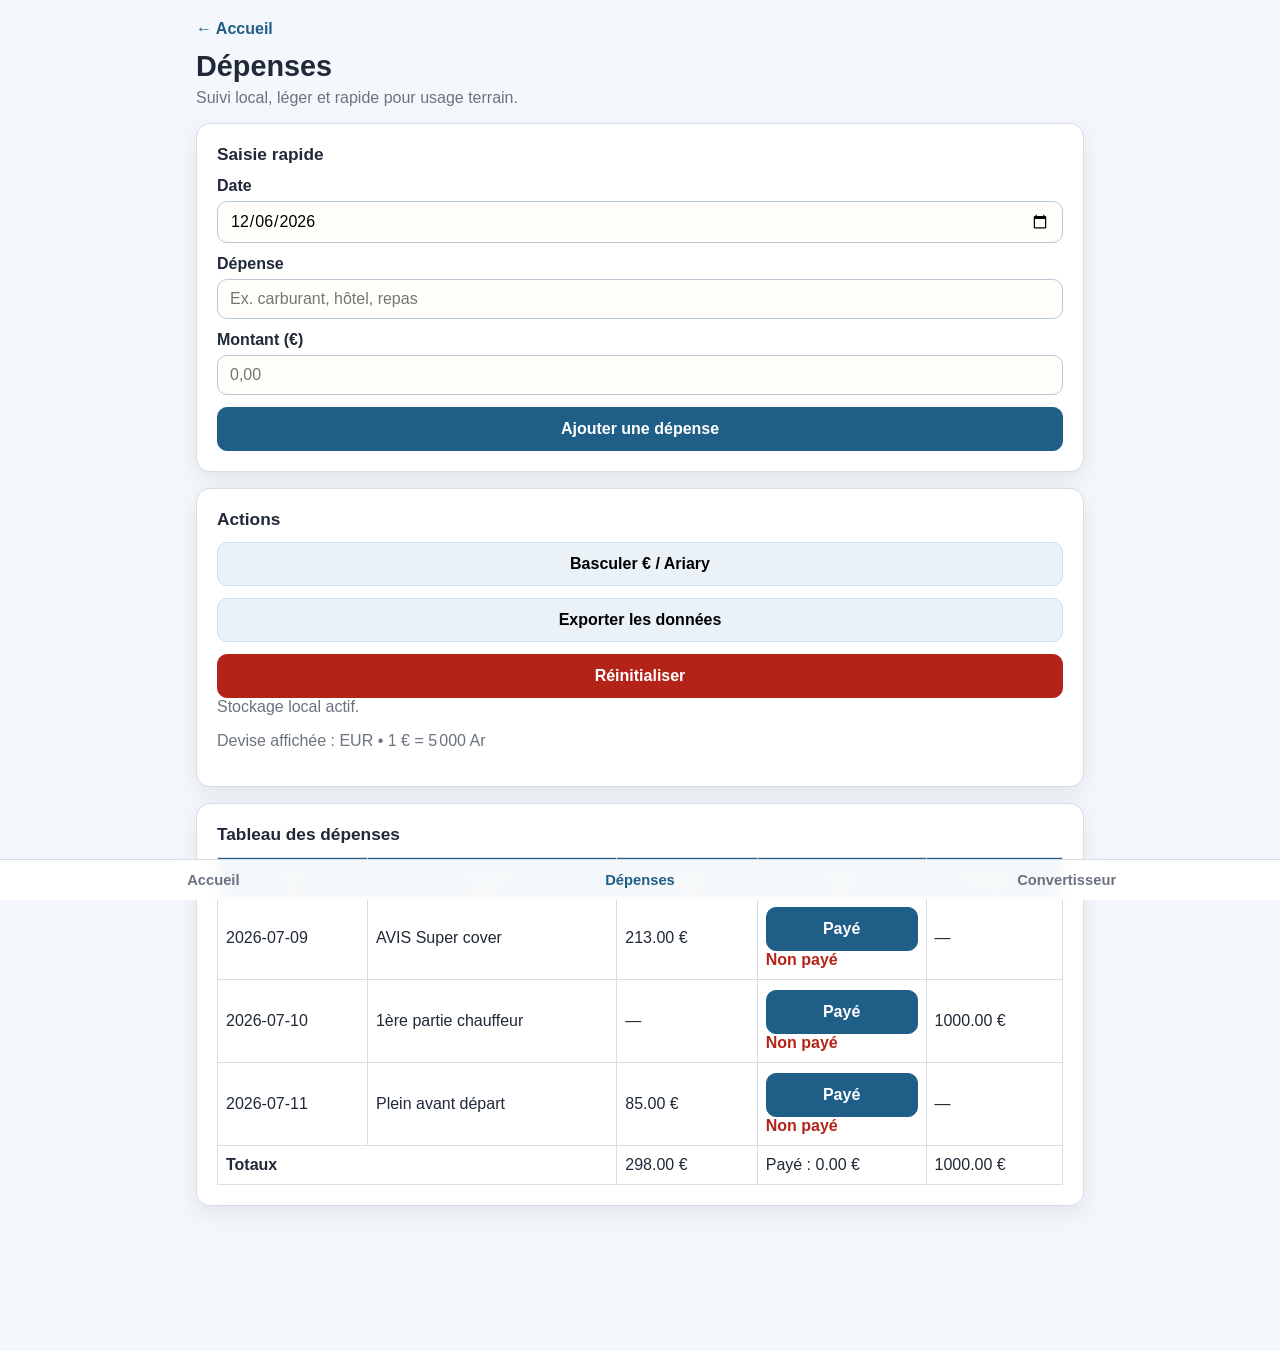
==== pages/depenses.html @ 56a3d269 "Add files via upload" ====
<!DOCTYPE html>
<html lang="fr">
<head>
  <meta charset="UTF-8" />
  <meta name="viewport" content="width=device-width, initial-scale=1.0" />
  <meta name="theme-color" content="#1f5e87" />
  <title>Dépenses • Suivi Voyage Madagascar</title>
  <link rel="stylesheet" href="../assets/css/style.css" />
</head>
<body data-page="depenses">
  <header class="topbar compact-topbar">
    <a class="back-link" href="../index.html">← Accueil</a>
    <h1>Dépenses</h1>
    <p class="muted">Suivi local, léger et rapide pour usage terrain.</p>
  </header>

  <main class="page">
    <section class="card">
      <h2>Saisie rapide</h2>
      <div class="stack">
        <div>
          <label class="field-label" for="quickDate">Date</label>
          <input id="quickDate" class="input" type="date" />
        </div>
        <div>
          <label class="field-label" for="quickLabel">Dépense</label>
          <input id="quickLabel" class="input" type="text" placeholder="Ex. carburant, hôtel, repas" />
        </div>
        <div>
          <label class="field-label" for="quickAmount">Montant (€)</label>
          <input id="quickAmount" class="input" type="number" step="0.01" min="0" placeholder="0,00" />
        </div>
        <button id="addExpenseButton" class="button primary" type="button">Ajouter une dépense</button>
      </div>
    </section>

    <section class="card">
      <h2>Actions</h2>
      <div class="quick-actions">
        <button id="toggleCurrencyButton" class="button" type="button">Basculer € / Ariary</button>
        <button id="exportButton" class="button" type="button">Exporter les données</button>
        <button id="resetButton" class="button danger" type="button">Réinitialiser</button>
      </div>
      <p id="saveStatus" class="muted">Stockage local actif.</p>
      <p id="rateInfo" class="muted">Devise affichée : EUR</p>
    </section>

    <section class="card">
      <h2>Tableau des dépenses</h2>
      <div class="table-wrap">
        <table>
          <thead>
            <tr>
              <th>Date</th>
              <th>Dépense</th>
              <th id="amountHeader">Montant €</th>
              <th>Statut</th>
              <th id="withdrawalHeader">Retraits €</th>
            </tr>
          </thead>
          <tbody id="tableBody"></tbody>
          <tfoot>
            <tr>
              <td colspan="2"><strong>Totaux</strong></td>
              <td id="totalAmount">0,00 €</td>
              <td id="totalPaid">Payé : 0,00 €</td>
              <td id="totalWithdrawal">0,00 €</td>
            </tr>
          </tfoot>
        </table>
      </div>
    </section>
  </main>

  <nav class="bottom-nav" aria-label="Navigation secondaire">
    <a href="../index.html">Accueil</a>
    <a class="is-active" href="depenses.html">Dépenses</a>
    <a href="convertisseur.html">Convertisseur</a>
  </nav>

  <script src="../assets/js/storage.js"></script>
  <script src="../assets/js/depenses.js"></script>
</body>
</html>
---- assets/css/style.css ----
:root {
  --bg: #f4f7fb;
  --surface: #ffffff;
  --text: #1f2937;
  --muted: #6b7280;
  --primary: #1f5e87;
  --primary-dark: #174766;
  --danger: #b42318;
  --success: #0f7b36;
  --border: #d6dde6;
  --shadow: 0 8px 24px rgba(0, 0, 0, 0.08);
  --radius: 14px;
  --space-1: 8px;
  --space-2: 12px;
  --space-3: 16px;
  --space-4: 20px;
  --space-5: 24px;
  --max-width: 920px;
}

* {
  box-sizing: border-box;
}

html {
  font-size: 16px;
}

body {
  margin: 0;
  font-family: Arial, sans-serif;
  color: var(--text);
  background: var(--bg);
}

a {
  color: inherit;
  text-decoration: none;
}

button,
input,
select,
textarea {
  font: inherit;
}

.topbar,
.page,
.footer {
  width: min(100%, var(--max-width));
  margin: 0 auto;
  padding-left: var(--space-3);
  padding-right: var(--space-3);
}

.topbar {
  padding-top: var(--space-4);
  padding-bottom: var(--space-2);
}

.compact-topbar {
  padding-bottom: 0;
}

.page {
  padding-bottom: 88px;
}

.footer {
  padding-top: var(--space-3);
  padding-bottom: var(--space-5);
  color: var(--muted);
  font-size: 0.92rem;
}

h1,
h2,
h3,
p {
  margin-top: 0;
}

h1 {
  font-size: 1.8rem;
  margin-bottom: 6px;
}

h2 {
  font-size: 1.08rem;
  margin-bottom: 12px;
}

.eyebrow {
  margin-bottom: 6px;
  color: var(--primary);
  font-weight: 700;
  font-size: 0.9rem;
  text-transform: uppercase;
  letter-spacing: 0.04em;
}

.muted {
  color: var(--muted);
}

.card {
  background: var(--surface);
  border: 1px solid var(--border);
  border-radius: var(--radius);
  box-shadow: var(--shadow);
  padding: var(--space-4);
  margin-bottom: var(--space-3);
}

.two-col-grid {
  display: grid;
  grid-template-columns: 1fr 1fr;
  gap: var(--space-3);
}

.grid-nav {
  display: grid;
  grid-template-columns: 1fr 1fr;
  gap: var(--space-2);
}

.nav-tile {
  display: block;
  padding: 16px;
  border-radius: 12px;
  background: #eef5fb;
  border: 1px solid #d7e5f2;
  font-weight: 700;
  text-align: center;
}

.quick-actions,
.stack,
.list {
  display: grid;
  gap: 12px;
}

.button {
  display: inline-block;
  width: 100%;
  padding: 12px 16px;
  border-radius: 10px;
  background: #eaf2f8;
  border: 1px solid #cfe0ec;
  font-weight: 700;
  text-align: center;
  cursor: pointer;
}

.button.primary {
  background: var(--primary);
  color: #fff;
  border-color: var(--primary);
}

.button.danger {
  background: var(--danger);
  color: #fff;
  border-color: var(--danger);
}

.back-link {
  display: inline-block;
  margin-bottom: 12px;
  color: var(--primary);
  font-weight: 700;
}

.field-label {
  display: block;
  margin-bottom: 6px;
  font-weight: 700;
}

.input,
.textarea,
.select {
  width: 100%;
  padding: 10px 12px;
  border: 1px solid #bcc8d6;
  border-radius: 10px;
  background: #fffef8;
}

.result-box {
  margin: 0;
  padding: 12px;
  border-radius: 10px;
  background: #eef5fb;
  border: 1px solid #d7e5f2;
  font-weight: 700;
}

.table-wrap {
  overflow-x: auto;
}

table {
  width: 100%;
  border-collapse: collapse;
  min-width: 620px;
}

th,
td {
  border: 1px solid var(--border);
  padding: 10px 8px;
  vertical-align: middle;
}

th {
  background: var(--primary);
  color: #fff;
  text-align: center;
}

td {
  background: #fff;
}

.list-item,
.roadmap-card {
  padding: 12px;
  border: 1px solid var(--border);
  border-radius: 10px;
  background: #fafcff;
}

.badge {
  display: inline-block;
  padding: 4px 8px;
  border-radius: 999px;
  font-size: 0.82rem;
  font-weight: 700;
  background: #eef5fb;
}

.bottom-nav {
  position: sticky;
  bottom: 0;
  width: 100%;
  background: rgba(255, 255, 255, 0.95);
  backdrop-filter: blur(8px);
  border-top: 1px solid var(--border);
  display: grid;
  grid-template-columns: repeat(3, 1fr);
}

.bottom-nav a {
  padding: 12px 8px;
  text-align: center;
  font-size: 0.92rem;
  font-weight: 700;
  color: var(--muted);
}

.bottom-nav a.is-active {
  color: var(--primary);
}

.status-paid {
  color: var(--success);
  font-weight: 700;
}

.status-unpaid {
  color: var(--danger);
  font-weight: 700;
}

.small-note {
  font-size: 0.9rem;
}

@media (max-width: 640px) {
  h1 {
    font-size: 1.55rem;
  }

  .grid-nav,
  .two-col-grid {
    grid-template-columns: 1fr;
  }

  .card {
    padding: 16px;
  }

  table {
    min-width: 560px;
  }
}
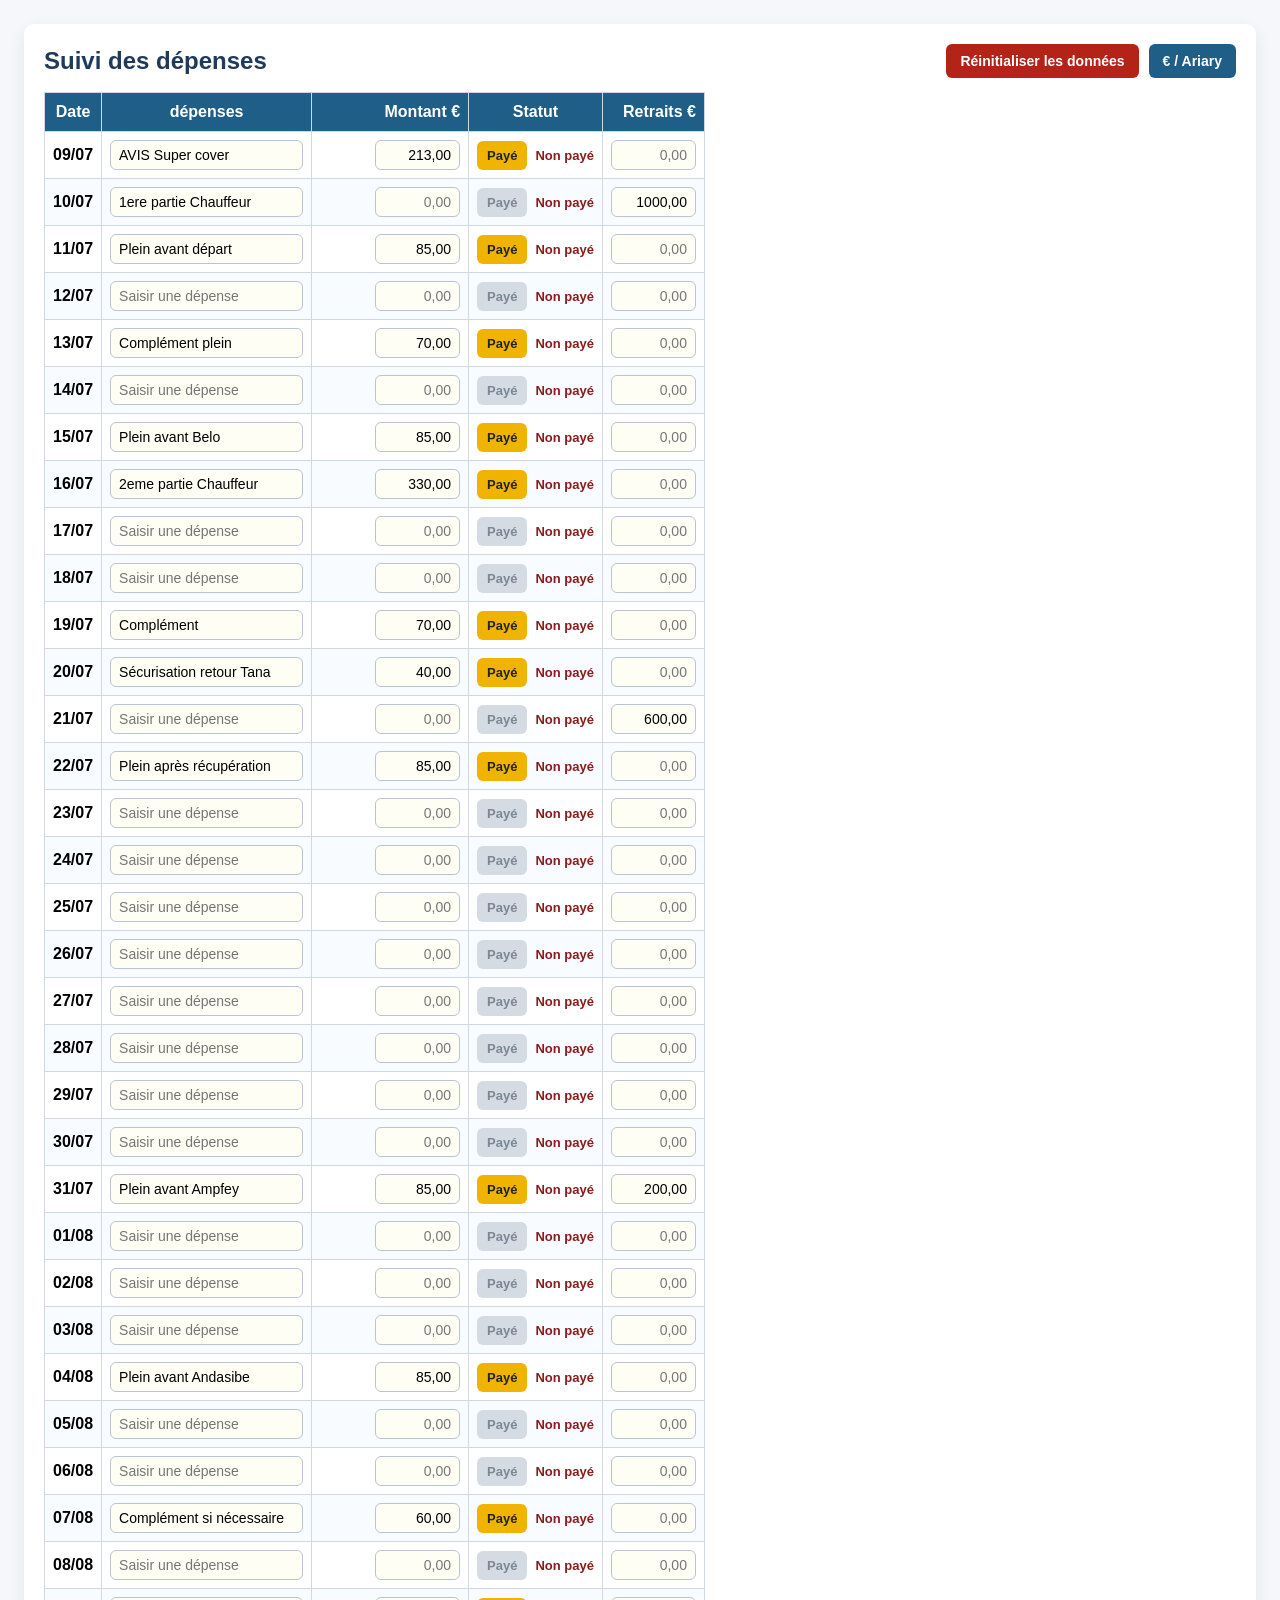
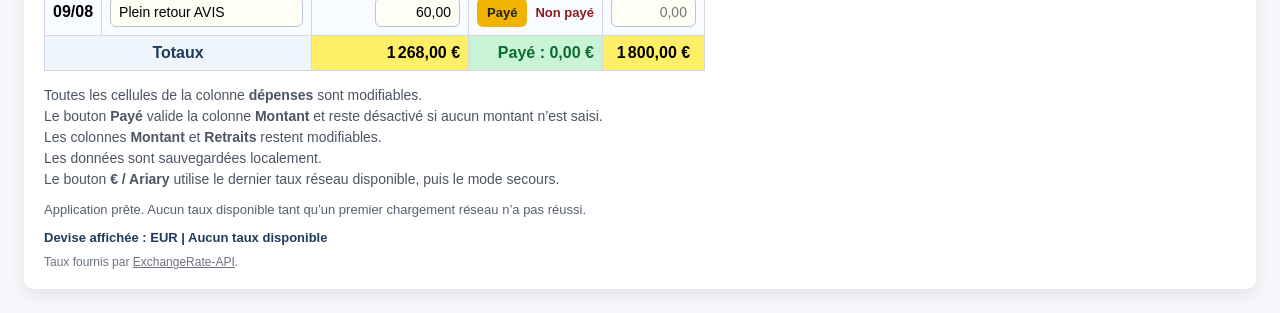
==== commit 8c6381db: "Update depenses.html" ====
--- a/pages/depenses.html
+++ b/pages/depenses.html
@@ -3,82 +3,844 @@
 <head>
   <meta charset="UTF-8" />
   <meta name="viewport" content="width=device-width, initial-scale=1.0" />
-  <meta name="theme-color" content="#1f5e87" />
-  <title>Dépenses • Suivi Voyage Madagascar</title>
-  <link rel="stylesheet" href="../assets/css/style.css" />
+  <title>Suivi des dépenses</title>
+  <style>
+    body {
+      font-family: Arial, sans-serif;
+      background: #f5f7fa;
+      margin: 0;
+      padding: 24px;
+    }
+
+    .container {
+      max-width: 100%;
+      margin: 0 auto;
+      background: #fff;
+      padding: 20px;
+      border-radius: 10px;
+      box-shadow: 0 6px 18px rgba(0, 0, 0, 0.08);
+      overflow-x: auto;
+    }
+
+    .header-bar {
+      display: flex;
+      justify-content: space-between;
+      align-items: center;
+      gap: 12px;
+      flex-wrap: wrap;
+      margin-bottom: 14px;
+    }
+
+    .header-actions {
+      display: flex;
+      gap: 10px;
+      flex-wrap: wrap;
+      align-items: center;
+    }
+
+    h1 {
+      margin: 0;
+      font-size: 24px;
+      color: #1f3b5b;
+    }
+
+    .btn-reset,
+    .btn-currency {
+      border: none;
+      border-radius: 6px;
+      padding: 9px 14px;
+      font-size: 14px;
+      font-weight: 700;
+      cursor: pointer;
+      transition: 0.2s ease;
+    }
+
+    .btn-reset {
+      background: #b42318;
+      color: #fff;
+    }
+
+    .btn-currency {
+      background: #1f5e87;
+      color: #fff;
+    }
+
+    .btn-reset:hover,
+    .btn-currency:hover {
+      opacity: 0.92;
+      transform: translateY(-1px);
+    }
+
+    .btn-reset:disabled,
+    .btn-currency:disabled {
+      opacity: 0.6;
+      cursor: not-allowed;
+      transform: none;
+    }
+
+    table {
+      width: auto;
+      max-width: 100%;
+      border-collapse: collapse;
+      table-layout: auto;
+    }
+
+    thead th {
+      background: #1f5e87;
+      color: white;
+      padding: 10px 8px;
+      border: 1px solid #d0d7de;
+      text-align: center;
+      white-space: nowrap;
+    }
+
+    tbody td,
+    tfoot td {
+      border: 1px solid #cfd8e3;
+      padding: 8px;
+      vertical-align: middle;
+      background: #fff;
+    }
+
+    tbody tr:nth-child(even) td {
+      background: #f8fbff;
+    }
+
+    /* Date compacte */
+    th:nth-child(1),
+    td:nth-child(1) {
+      white-space: nowrap;
+      text-align: center;
+    }
+
+    /* Dépenses : peut revenir à la ligne */
+    th:nth-child(2),
+    td:nth-child(2) {
+      white-space: normal;
+      min-width: 140px;
+    }
+
+    /* Montant et retraits compacts */
+    th:nth-child(3),
+    td:nth-child(3),
+    th:nth-child(5),
+    td:nth-child(5) {
+      white-space: nowrap;
+      text-align: right;
+    }
+
+    /* Statut compact */
+    th:nth-child(4),
+    td:nth-child(4) {
+      white-space: nowrap;
+      text-align: center;
+    }
+
+    td.date {
+      font-weight: 600;
+      text-align: center;
+    }
+
+    td.amount,
+    td.withdrawal {
+      text-align: right;
+      font-weight: 700;
+      color: #103b5c;
+    }
+
+    .text-input {
+      width: 100%;
+      min-width: 120px;
+      padding: 6px 8px;
+      border: 1px solid #b8c4d1;
+      border-radius: 6px;
+      font-size: 14px;
+      background: #fffef5;
+      box-sizing: border-box;
+    }
+
+    .text-input:focus {
+      outline: none;
+      border-color: #1f5e87;
+      box-shadow: 0 0 0 2px rgba(31, 94, 135, 0.15);
+    }
+
+    .amount-input {
+      width: 85px;
+      padding: 6px 8px;
+      border: 1px solid #b8c4d1;
+      border-radius: 6px;
+      font-size: 14px;
+      text-align: right;
+      background: #fffef5;
+      box-sizing: border-box;
+    }
+
+    .amount-input:focus {
+      outline: none;
+      border-color: #1f5e87;
+      box-shadow: 0 0 0 2px rgba(31, 94, 135, 0.15);
+    }
+
+    td.status {
+      text-align: center;
+    }
+
+    .paid-label {
+      display: inline-block;
+      margin-left: 8px;
+      font-weight: 700;
+      font-size: 13px;
+    }
+
+    .paid-yes {
+      color: #0f7b36;
+    }
+
+    .paid-no {
+      color: #8a1c1c;
+    }
+
+    .btn-pay {
+      border: none;
+      border-radius: 6px;
+      padding: 7px 10px;
+      font-size: 13px;
+      font-weight: 700;
+      cursor: pointer;
+      transition: 0.2s ease;
+      background: #f0b400;
+      color: #222;
+    }
+
+    .btn-pay:hover:not(:disabled) {
+      transform: translateY(-1px);
+      opacity: 0.95;
+    }
+
+    .btn-pay.paid {
+      background: #1f9d55;
+      color: white;
+    }
+
+    .btn-pay:disabled {
+      background: #d5dbe3;
+      color: #7b8794;
+      cursor: not-allowed;
+      opacity: 1;
+    }
+
+    tfoot td {
+      font-weight: 700;
+      background: #eef5fb;
+    }
+
+    .footer-label {
+      text-align: right;
+      color: #1f3b5b;
+    }
+
+    .footer-value {
+      background: #ffef66;
+      font-weight: 800;
+      text-align: right;
+    }
+
+    .footer-paid {
+      background: #c9f2d7;
+      font-weight: 800;
+      text-align: center;
+      color: #0a6c2f;
+    }
+
+    .legend {
+      margin-top: 14px;
+      color: #4b5563;
+      font-size: 14px;
+      line-height: 1.5;
+    }
+
+    .status-note {
+      margin-top: 10px;
+      font-size: 13px;
+      color: #546170;
+      line-height: 1.5;
+    }
+
+    .rate-note {
+      margin-top: 8px;
+      font-size: 13px;
+      color: #1f3b5b;
+      font-weight: 600;
+      line-height: 1.5;
+    }
+
+    .attribution {
+      margin-top: 8px;
+      font-size: 12px;
+      color: #6b7280;
+    }
+
+    .attribution a {
+      color: inherit;
+    }
+
+    @media (max-width: 900px) {
+      body {
+        padding: 10px;
+      }
+
+      .container {
+        padding: 12px;
+      }
+
+      table {
+        font-size: 13px;
+      }
+
+      .btn-pay {
+        padding: 6px 8px;
+        font-size: 12px;
+      }
+
+      .amount-input {
+        width: 78px;
+      }
+
+      .text-input {
+        min-width: 100px;
+      }
+
+      .paid-label {
+        display: block;
+        margin-left: 0;
+        margin-top: 4px;
+      }
+
+      .header-bar {
+        align-items: flex-start;
+      }
+
+      tbody td,
+      tfoot td,
+      thead th {
+        padding: 6px 5px;
+      }
+    }
+  </style>
 </head>
-<body data-page="depenses">
-  <header class="topbar compact-topbar">
-    <a class="back-link" href="../index.html">← Accueil</a>
-    <h1>Dépenses</h1>
-    <p class="muted">Suivi local, léger et rapide pour usage terrain.</p>
-  </header>
-
-  <main class="page">
-    <section class="card">
-      <h2>Saisie rapide</h2>
-      <div class="stack">
-        <div>
-          <label class="field-label" for="quickDate">Date</label>
-          <input id="quickDate" class="input" type="date" />
-        </div>
-        <div>
-          <label class="field-label" for="quickLabel">Dépense</label>
-          <input id="quickLabel" class="input" type="text" placeholder="Ex. carburant, hôtel, repas" />
-        </div>
-        <div>
-          <label class="field-label" for="quickAmount">Montant (€)</label>
-          <input id="quickAmount" class="input" type="number" step="0.01" min="0" placeholder="0,00" />
-        </div>
-        <button id="addExpenseButton" class="button primary" type="button">Ajouter une dépense</button>
+<body>
+  <div class="container">
+    <div class="header-bar">
+      <h1>Suivi des dépenses</h1>
+
+      <div class="header-actions">
+        <button id="resetButton" class="btn-reset" type="button">Réinitialiser les données</button>
+        <button id="currencyButton" class="btn-currency" type="button">€ / Ariary</button>
       </div>
-    </section>
-
-    <section class="card">
-      <h2>Actions</h2>
-      <div class="quick-actions">
-        <button id="toggleCurrencyButton" class="button" type="button">Basculer € / Ariary</button>
-        <button id="exportButton" class="button" type="button">Exporter les données</button>
-        <button id="resetButton" class="button danger" type="button">Réinitialiser</button>
-      </div>
-      <p id="saveStatus" class="muted">Stockage local actif.</p>
-      <p id="rateInfo" class="muted">Devise affichée : EUR</p>
-    </section>
-
-    <section class="card">
-      <h2>Tableau des dépenses</h2>
-      <div class="table-wrap">
-        <table>
-          <thead>
-            <tr>
-              <th>Date</th>
-              <th>Dépense</th>
-              <th id="amountHeader">Montant €</th>
-              <th>Statut</th>
-              <th id="withdrawalHeader">Retraits €</th>
-            </tr>
-          </thead>
-          <tbody id="tableBody"></tbody>
-          <tfoot>
-            <tr>
-              <td colspan="2"><strong>Totaux</strong></td>
-              <td id="totalAmount">0,00 €</td>
-              <td id="totalPaid">Payé : 0,00 €</td>
-              <td id="totalWithdrawal">0,00 €</td>
-            </tr>
-          </tfoot>
-        </table>
-      </div>
-    </section>
-  </main>
-
-  <nav class="bottom-nav" aria-label="Navigation secondaire">
-    <a href="../index.html">Accueil</a>
-    <a class="is-active" href="depenses.html">Dépenses</a>
-    <a href="convertisseur.html">Convertisseur</a>
-  </nav>
-
-  <script src="../assets/js/storage.js"></script>
-  <script src="../assets/js/depenses.js"></script>
+    </div>
+
+    <table id="depensesTable">
+      <thead>
+        <tr>
+          <th>Date</th>
+          <th>dépenses</th>
+          <th id="amountHeader">Montant €</th>
+          <th>Statut</th>
+          <th id="withdrawalHeader">Retraits €</th>
+        </tr>
+      </thead>
+      <tbody id="tableBody"></tbody>
+      <tfoot>
+        <tr>
+          <td colspan="2" class="footer-label">Totaux</td>
+          <td id="totalAmount" class="footer-value">0,00 €</td>
+          <td id="totalPaid" class="footer-paid">Payé : 0,00 €</td>
+          <td id="totalWithdrawal" class="footer-value">0,00 €</td>
+        </tr>
+      </tfoot>
+    </table>
+
+    <div class="legend">
+      Toutes les cellules de la colonne <strong>dépenses</strong> sont modifiables.<br>
+      Le bouton <strong>Payé</strong> valide la colonne <strong>Montant</strong> et reste désactivé si aucun montant n’est saisi.<br>
+      Les colonnes <strong>Montant</strong> et <strong>Retraits</strong> restent modifiables.<br>
+      Les données sont sauvegardées localement.<br>
+      Le bouton <strong>€ / Ariary</strong> utilise le dernier taux réseau disponible, puis le mode secours.
+    </div>
+
+    <div class="status-note" id="saveStatus">Sauvegarde locale active.</div>
+    <div class="rate-note" id="rateInfo">Devise affichée : EUR</div>
+    <div class="attribution">
+      Taux fournis par
+      <a href="https://www.exchangerate-api.com" target="_blank" rel="noopener noreferrer">ExchangeRate-API</a>.
+    </div>
+  </div>
+
+  <script>
+    const STORAGE_KEY = "suivi_depenses_v3";
+    const DEFAULT_CURRENCY = "EUR";
+    const TARGET_CURRENCY = "MGA";
+
+    const defaultData = [
+      { date: "2026-07-09", depense: "AVIS Super cover", montantEur: 213.00, retraitEur: null, paid: false },
+      { date: "2026-07-10", depense: "1ere partie Chauffeur", montantEur: null, retraitEur: 1000.00, paid: false },
+      { date: "2026-07-11", depense: "Plein avant départ", montantEur: 85.00, retraitEur: null, paid: false },
+      { date: "2026-07-12", depense: "", montantEur: null, retraitEur: null, paid: false },
+      { date: "2026-07-13", depense: "Complément plein", montantEur: 70.00, retraitEur: null, paid: false },
+      { date: "2026-07-14", depense: "", montantEur: null, retraitEur: null, paid: false },
+      { date: "2026-07-15", depense: "Plein avant Belo", montantEur: 85.00, retraitEur: null, paid: false },
+      { date: "2026-07-16", depense: "2eme partie Chauffeur", montantEur: 330.00, retraitEur: null, paid: false },
+      { date: "2026-07-17", depense: "", montantEur: null, retraitEur: null, paid: false },
+      { date: "2026-07-18", depense: "", montantEur: null, retraitEur: null, paid: false },
+      { date: "2026-07-19", depense: "Complément", montantEur: 70.00, retraitEur: null, paid: false },
+      { date: "2026-07-20", depense: "Sécurisation retour Tana", montantEur: 40.00, retraitEur: null, paid: false },
+      { date: "2026-07-21", depense: "", montantEur: null, retraitEur: 600.00, paid: false },
+      { date: "2026-07-22", depense: "Plein après récupération", montantEur: 85.00, retraitEur: null, paid: false },
+      { date: "2026-07-23", depense: "", montantEur: null, retraitEur: null, paid: false },
+      { date: "2026-07-24", depense: "", montantEur: null, retraitEur: null, paid: false },
+      { date: "2026-07-25", depense: "", montantEur: null, retraitEur: null, paid: false },
+      { date: "2026-07-26", depense: "", montantEur: null, retraitEur: null, paid: false },
+      { date: "2026-07-27", depense: "", montantEur: null, retraitEur: null, paid: false },
+      { date: "2026-07-28", depense: "", montantEur: null, retraitEur: null, paid: false },
+      { date: "2026-07-29", depense: "", montantEur: null, retraitEur: null, paid: false },
+      { date: "2026-07-30", depense: "", montantEur: null, retraitEur: null, paid: false },
+      { date: "2026-07-31", depense: "Plein avant Ampfey", montantEur: 85.00, retraitEur: 200.00, paid: false },
+      { date: "2026-08-01", depense: "", montantEur: null, retraitEur: null, paid: false },
+      { date: "2026-08-02", depense: "", montantEur: null, retraitEur: null, paid: false },
+      { date: "2026-08-03", depense: "", montantEur: null, retraitEur: null, paid: false },
+      { date: "2026-08-04", depense: "Plein avant Andasibe", montantEur: 85.00, retraitEur: null, paid: false },
+      { date: "2026-08-05", depense: "", montantEur: null, retraitEur: null, paid: false },
+      { date: "2026-08-06", depense: "", montantEur: null, retraitEur: null, paid: false },
+      { date: "2026-08-07", depense: "Complément si nécessaire", montantEur: 60.00, retraitEur: null, paid: false },
+      { date: "2026-08-08", depense: "", montantEur: null, retraitEur: null, paid: false },
+      { date: "2026-08-09", depense: "Plein retour AVIS", montantEur: 60.00, retraitEur: null, paid: false }
+    ];
+
+    const tableBody = document.getElementById("tableBody");
+    const totalAmountEl = document.getElementById("totalAmount");
+    const totalWithdrawalEl = document.getElementById("totalWithdrawal");
+    const totalPaidEl = document.getElementById("totalPaid");
+    const resetButton = document.getElementById("resetButton");
+    const currencyButton = document.getElementById("currencyButton");
+    const saveStatus = document.getElementById("saveStatus");
+    const rateInfo = document.getElementById("rateInfo");
+    const amountHeader = document.getElementById("amountHeader");
+    const withdrawalHeader = document.getElementById("withdrawalHeader");
+
+    let state = loadState();
+
+    function cloneDefaultData() {
+      return JSON.parse(JSON.stringify(defaultData));
+    }
+
+    function defaultState() {
+      return {
+        displayCurrency: DEFAULT_CURRENCY,
+        eurToMgaRate: null,
+        lastRateUpdate: null,
+        lastRateSource: null,
+        data: cloneDefaultData()
+      };
+    }
+
+    function loadState() {
+      try {
+        const raw = localStorage.getItem(STORAGE_KEY);
+        if (!raw) return defaultState();
+
+        const parsed = JSON.parse(raw);
+        const fallback = defaultState();
+
+        const safeData = Array.isArray(parsed.data)
+          ? parsed.data.map((item, index) => {
+              const rowFallback = fallback.data[index] || {
+                date: "",
+                depense: "",
+                montantEur: null,
+                retraitEur: null,
+                paid: false
+              };
+
+              return {
+                date: typeof item.date === "string" ? item.date : rowFallback.date,
+                depense: typeof item.depense === "string" ? item.depense : rowFallback.depense,
+                montantEur: typeof item.montantEur === "number" ? item.montantEur : null,
+                retraitEur: typeof item.retraitEur === "number" ? item.retraitEur : null,
+                paid: typeof item.paid === "boolean" ? item.paid : false
+              };
+            })
+          : fallback.data;
+
+        return {
+          displayCurrency: parsed.displayCurrency === TARGET_CURRENCY ? TARGET_CURRENCY : DEFAULT_CURRENCY,
+          eurToMgaRate: typeof parsed.eurToMgaRate === "number" ? parsed.eurToMgaRate : null,
+          lastRateUpdate: typeof parsed.lastRateUpdate === "string" ? parsed.lastRateUpdate : null,
+          lastRateSource: typeof parsed.lastRateSource === "string" ? parsed.lastRateSource : null,
+          data: safeData
+        };
+      } catch (error) {
+        console.error("Erreur de chargement :", error);
+        return defaultState();
+      }
+    }
+
+    function saveState(message = "Données sauvegardées localement.") {
+      try {
+        localStorage.setItem(STORAGE_KEY, JSON.stringify(state));
+        saveStatus.textContent = message;
+      } catch (error) {
+        console.error("Erreur de sauvegarde :", error);
+        saveStatus.textContent = "Erreur : impossible de sauvegarder localement.";
+      }
+    }
+
+    function formatDateDDMM(dateString) {
+      if (!dateString) return "";
+      const parts = dateString.split("-");
+      if (parts.length !== 3) return dateString;
+      const [, month, day] = parts;
+      return `${day}/${month}`;
+    }
+
+    function formatDisplayedNumber(value) {
+      if (value === null || value === undefined) return "";
+
+      if (state.displayCurrency === DEFAULT_CURRENCY) {
+        return value.toFixed(2).replace(".", ",");
+      }
+
+      return Math.round(value).toString().replace(/\B(?=(\d{3})+(?!\d))/g, " ");
+    }
+
+    function formatCurrency(value) {
+      if (state.displayCurrency === DEFAULT_CURRENCY) {
+        return value.toLocaleString("fr-FR", {
+          style: "currency",
+          currency: "EUR"
+        });
+      }
+
+      return value.toLocaleString("fr-FR", {
+        maximumFractionDigits: 0
+      }) + " Ar";
+    }
+
+    function parseFrenchNumber(value) {
+      if (value === null || value === undefined) return null;
+
+      const cleaned = String(value)
+        .replace(/\s/g, "")
+        .replace(/€/g, "")
+        .replace(/Ar/gi, "")
+        .replace(",", ".");
+
+      if (cleaned === "") return null;
+
+      const num = parseFloat(cleaned);
+      return Number.isNaN(num) ? null : num;
+    }
+
+    function roundToTwo(value) {
+      return Math.round(value * 100) / 100;
+    }
+
+    function displayedToEur(displayedAmount) {
+      if (displayedAmount === null) return null;
+
+      if (state.displayCurrency === DEFAULT_CURRENCY) {
+        return roundToTwo(displayedAmount);
+      }
+
+      if (!state.eurToMgaRate) {
+        return null;
+      }
+
+      return roundToTwo(displayedAmount / state.eurToMgaRate);
+    }
+
+    function eurToDisplayed(eurAmount) {
+      if (eurAmount === null) return null;
+
+      if (state.displayCurrency === DEFAULT_CURRENCY) {
+        return roundToTwo(eurAmount);
+      }
+
+      if (!state.eurToMgaRate) {
+        return null;
+      }
+
+      return Math.round(eurAmount * state.eurToMgaRate);
+    }
+
+    function formatRateDate(rawDate) {
+      if (!rawDate) return "date inconnue";
+      return rawDate;
+    }
+
+    function updateCurrencyUI() {
+      if (state.displayCurrency === DEFAULT_CURRENCY) {
+        amountHeader.textContent = "Montant €";
+        withdrawalHeader.textContent = "Retraits €";
+      } else {
+        amountHeader.textContent = "Montant Ariary";
+        withdrawalHeader.textContent = "Retraits Ariary";
+      }
+
+      const sourceLabel =
+        state.lastRateSource === "network"
+          ? "source réseau"
+          : state.lastRateSource === "fallback"
+          ? "mode secours"
+          : "aucun taux chargé";
+
+      if (state.eurToMgaRate && state.lastRateUpdate) {
+        const rateText = `1 € = ${Math.round(state.eurToMgaRate).toLocaleString("fr-FR")} Ar`;
+        const updateText = `Taux mémorisé : ${rateText} | Dernière mise à jour : ${formatRateDate(state.lastRateUpdate)} | Origine : ${sourceLabel}`;
+        rateInfo.textContent = `Devise affichée : ${state.displayCurrency === DEFAULT_CURRENCY ? "EUR" : "Ariary"} | ${updateText}`;
+      } else {
+        rateInfo.textContent = `Devise affichée : ${state.displayCurrency === DEFAULT_CURRENCY ? "EUR" : "Ariary"} | Aucun taux disponible`;
+      }
+    }
+
+    function updateTotals() {
+      const totalAmountEur = state.data.reduce((sum, row) => sum + (row.montantEur || 0), 0);
+      const totalWithdrawalEur = state.data.reduce((sum, row) => sum + (row.retraitEur || 0), 0);
+      const totalPaidEur = state.data.reduce((sum, row) => {
+        if (row.paid && row.montantEur) return sum + row.montantEur;
+        return sum;
+      }, 0);
+
+      const totalAmountDisplayed = eurToDisplayed(totalAmountEur) ?? 0;
+      const totalWithdrawalDisplayed = eurToDisplayed(totalWithdrawalEur) ?? 0;
+      const totalPaidDisplayed = eurToDisplayed(totalPaidEur) ?? 0;
+
+      totalAmountEl.textContent = formatCurrency(totalAmountDisplayed);
+      totalWithdrawalEl.textContent = formatCurrency(totalWithdrawalDisplayed);
+      totalPaidEl.textContent = "Payé : " + formatCurrency(totalPaidDisplayed);
+    }
+
+    function renderTable() {
+      tableBody.innerHTML = "";
+
+      state.data.forEach((row, index) => {
+        const tr = document.createElement("tr");
+
+        const tdDate = document.createElement("td");
+        tdDate.className = "date";
+        tdDate.textContent = formatDateDDMM(row.date);
+
+        const tdDepense = document.createElement("td");
+        const inputDepense = document.createElement("input");
+        inputDepense.type = "text";
+        inputDepense.className = "text-input";
+        inputDepense.value = row.depense || "";
+        inputDepense.placeholder = "Saisir une dépense";
+
+        inputDepense.addEventListener("change", (e) => {
+          state.data[index].depense = e.target.value;
+          saveState();
+          renderTable();
+        });
+
+        tdDepense.appendChild(inputDepense);
+
+        const tdMontant = document.createElement("td");
+        tdMontant.className = "amount";
+
+        const inputMontant = document.createElement("input");
+        inputMontant.type = "text";
+        inputMontant.className = "amount-input";
+        inputMontant.placeholder = state.displayCurrency === DEFAULT_CURRENCY ? "0,00" : "0";
+
+        const displayedMontant = eurToDisplayed(row.montantEur);
+        inputMontant.value = displayedMontant !== null ? formatDisplayedNumber(displayedMontant) : "";
+
+        inputMontant.addEventListener("change", (e) => {
+          const entered = parseFrenchNumber(e.target.value);
+          const eurValue = entered === null ? null : displayedToEur(entered);
+
+          state.data[index].montantEur = eurValue;
+
+          if (eurValue === null) {
+            state.data[index].paid = false;
+          }
+
+          saveState();
+          renderTable();
+        });
+
+        tdMontant.appendChild(inputMontant);
+
+        const tdStatus = document.createElement("td");
+        tdStatus.className = "status";
+
+        const hasMontant = row.montantEur !== null && row.montantEur !== undefined;
+
+        const button = document.createElement("button");
+        button.className = row.paid ? "btn-pay paid" : "btn-pay";
+        button.textContent = row.paid ? "Annuler" : "Payé";
+        button.disabled = !hasMontant;
+
+        button.addEventListener("click", () => {
+          if (!hasMontant) return;
+          state.data[index].paid = !state.data[index].paid;
+          saveState();
+          renderTable();
+        });
+
+        const label = document.createElement("span");
+        label.className = "paid-label " + (row.paid ? "paid-yes" : "paid-no");
+        label.textContent = row.paid ? "Payé" : "Non payé";
+
+        tdStatus.appendChild(button);
+        tdStatus.appendChild(label);
+
+        const tdRetrait = document.createElement("td");
+        tdRetrait.className = "withdrawal";
+
+        const inputRetrait = document.createElement("input");
+        inputRetrait.type = "text";
+        inputRetrait.className = "amount-input";
+        inputRetrait.placeholder = state.displayCurrency === DEFAULT_CURRENCY ? "0,00" : "0";
+
+        const displayedRetrait = eurToDisplayed(row.retraitEur);
+        inputRetrait.value = displayedRetrait !== null ? formatDisplayedNumber(displayedRetrait) : "";
+
+        inputRetrait.addEventListener("change", (e) => {
+          const entered = parseFrenchNumber(e.target.value);
+          const eurValue = entered === null ? null : displayedToEur(entered);
+
+          state.data[index].retraitEur = eurValue;
+
+          saveState();
+          renderTable();
+        });
+
+        tdRetrait.appendChild(inputRetrait);
+
+        tr.appendChild(tdDate);
+        tr.appendChild(tdDepense);
+        tr.appendChild(tdMontant);
+        tr.appendChild(tdStatus);
+        tr.appendChild(tdRetrait);
+
+        tableBody.appendChild(tr);
+      });
+
+      updateCurrencyUI();
+      updateTotals();
+    }
+
+    async function fetchLatestEurToMgaRate() {
+      const response = await fetch("https://open.er-api.com/v6/latest/EUR", {
+        method: "GET",
+        cache: "no-store"
+      });
+
+      if (!response.ok) {
+        throw new Error("Impossible de récupérer le taux de change.");
+      }
+
+      const result = await response.json();
+
+      if (!result || !result.rates || typeof result.rates.MGA !== "number") {
+        throw new Error("Réponse de taux invalide.");
+      }
+
+      state.eurToMgaRate = result.rates.MGA;
+      state.lastRateSource = "network";
+
+      if (result.time_last_update_utc) {
+        state.lastRateUpdate = result.time_last_update_utc;
+      } else {
+        state.lastRateUpdate = new Date().toLocaleString("fr-FR");
+      }
+
+      return true;
+    }
+
+    async function ensureRateLoaded() {
+      try {
+        await fetchLatestEurToMgaRate();
+        saveState("Taux réseau chargé et sauvegardé localement.");
+        return { ok: true, mode: "network" };
+      } catch (error) {
+        console.error("Échec chargement réseau :", error);
+
+        if (typeof state.eurToMgaRate === "number" && state.lastRateUpdate) {
+          state.lastRateSource = "fallback";
+          saveState("Réseau indisponible : utilisation du dernier taux sauvegardé.");
+          return { ok: true, mode: "fallback" };
+        }
+
+        return { ok: false, mode: "none" };
+      }
+    }
+
+    async function toggleCurrency() {
+      currencyButton.disabled = true;
+      currencyButton.textContent = "Conversion...";
+
+      try {
+        const result = await ensureRateLoaded();
+
+        if (!result.ok) {
+          saveStatus.textContent = "Impossible de convertir : aucun taux n’a encore été chargé.";
+          return;
+        }
+
+        state.displayCurrency =
+          state.displayCurrency === DEFAULT_CURRENCY ? TARGET_CURRENCY : DEFAULT_CURRENCY;
+
+        if (result.mode === "network") {
+          saveState("Conversion effectuée avec le dernier taux réseau.");
+        } else {
+          saveState("Conversion effectuée en mode secours avec le dernier taux sauvegardé.");
+        }
+
+        renderTable();
+      } finally {
+        currencyButton.disabled = false;
+        currencyButton.textContent = "€ / Ariary";
+      }
+    }
+
+    function resetData() {
+      const confirmed = window.confirm(
+        "Tu vas effacer tous les libellés saisis, tous les montants, tous les retraits, tous les statuts payés, la devise affichée et le taux sauvegardé localement. Continuer ?"
+      );
+
+      if (!confirmed) return;
+
+      localStorage.removeItem(STORAGE_KEY);
+      state = defaultState();
+      saveStatus.textContent = "Données réinitialisées.";
+      renderTable();
+    }
+
+    async function initializeApp() {
+      renderTable();
+
+      const result = await ensureRateLoaded();
+
+      if (result.ok) {
+        if (result.mode === "network") {
+          saveStatus.textContent = "Application prête. Dernier taux chargé au démarrage.";
+        } else {
+          saveStatus.textContent = "Application prête. Réseau indisponible, dernier taux sauvegardé conservé.";
+        }
+      } else {
+        saveStatus.textContent = "Application prête. Aucun taux disponible tant qu’un premier chargement réseau n’a pas réussi.";
+      }
+
+      renderTable();
+    }
+
+    resetButton.addEventListener("click", resetData);
+    currencyButton.addEventListener("click", toggleCurrency);
+
+    initializeApp();
+  </script>
 </body>
 </html>
